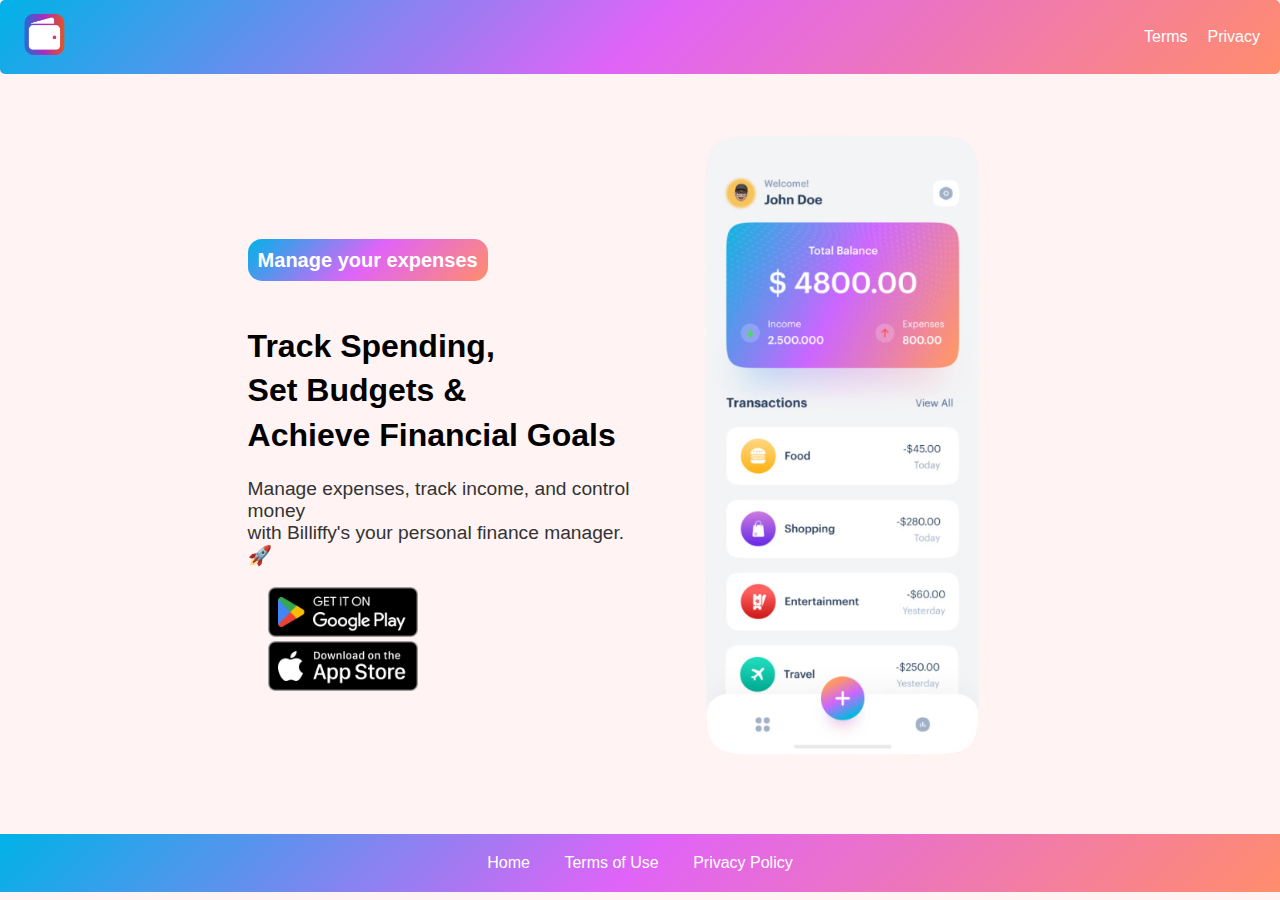
==== index.html @ a60497dd "first commit" ====
<!DOCTYPE html>
<html lang="en">
<head>
    <meta charset="UTF-8">
    <meta name="viewport" content="width=device-width, initial-scale=1.0">
    <title>ExpenseNest</title>
    <link rel="stylesheet" href="style.css">
    <link rel="icon" href="/assets/app_logo.png" type="image/x-icon">

</head>
<body>
    <nav class="navbar-expand">
        <div class="navbar-logo">
            <a href="index.html">
                <img src="/assets/app_logo.png" alt="ExpenseNest Logo">
            </a>
        </div>
        <div class="navbar-links">
            <ul class="navbar-nav">
                <li class="nav-item">
                    <a href="terms.html">Terms</a>
                </li>
                <li class="nav-item">
                    <a href="privacy.html">Privacy</a>
                </li>
            </ul>
        </div>
    </nav>

    <div class="container my-4">
     <div class="row">
        <div class="col-1">
            <div class="main-content">
                <h1>
                  <span class="manage">Manage your expenses</span> <br><br>
                  Track Spending,<br>Set Budgets &amp; <br> Achieve Financial Goals
                </h1>
                <p>Manage expenses, track income, and control money<br>
                  with Billiffy's your personal finance manager. 🚀</p>
                  <div class="download-buttons">
                    <div class="app-download-buttons">
                      <a href="https://play.google.com/store/apps/details?id=com.bersyte.billify" target="_blank">
                        <img src="/assets/google-play-badge.png" alt="Get it on Google Play">
                      </a>
                      <a href="https://apps.apple.com/app/billiffy/id1638395030" target="_blank">
                        <img src="/assets/app-store-badge.png" alt="Download on the App Store">
                      </a>
                    </div>
                  </div>
                  
              </div>
        </div>
        <div class="col-2">
           
                <img src="/assets/app.png" width="320" alt="Billiffy App mockup dark mode" class="mx-auto d-block">
         
        </div>
     </div>
    </div>



    <footer>
        <a class="nav-link" href="index.html">Home</a>
        <a class="nav-link" href="terms">Terms of Use</a>
        <a class="nav-link" href="privacy">Privacy Policy</a>
      
      </footer>

</body>
</html>
---- style.css ----
/* Apply the gradient background to the body */
body {
    margin: 0;
    padding: 0;
    font-family: Arial, sans-serif;
    background-size: cover;
    background-color: #fff3f4f6; /* Background color */
}

/* Navbar styling */
.navbar-expand {
    display: flex;
    align-items: center;
    justify-content: space-between;
    padding: 10px 20px;
    background: linear-gradient(135deg, #00b2e7, #e064f7, #ff8d6c); /* Gradient background */
    border-radius: 5px;
}

/* Manage button styling */
.manage {
    padding: 10px;
    background: linear-gradient(135deg, #00b2e7, #e064f7, #ff8d6c);
    color: #ffffff;
    border-radius: 14px;
    text-align: center;
    font-weight: bold;
}

/* Navbar logo styling */
.navbar-logo img {
    height: 50px;
}

/* Navbar links container */
.navbar-links {
    display: flex;
    align-items: center;
}

/* Navbar list */
.navbar-nav {
    list-style: none;
    margin: 0;
    padding: 0;
    display: flex;
    flex-direction: row;
    gap: 20px;
}

/* Individual nav items */
.nav-item a {
    text-decoration: none;
    color: #ffffff; /* White text for links */
    font-weight: 500;
    font-size: 16px;
    transition: color 0.3s ease;
}

/* General styling for container */
.container.my-4 {
    margin: 20px auto;
    max-width: 1200px;
    display: flex;
    flex-direction: column;
    justify-content: center;
    align-items: center;
}

/* Row styling */
.row {
    display: flex;
    flex-wrap: wrap;
    align-items: center;
    justify-content: space-between;
}

/* Column styling */
.col-1, .col-2 {
    flex: 1;
    padding: 10px;
    text-align: center;
}

/* Main content styling */
.main-content {
    text-align: left;
}

.main-content h1 {
    font: size 15px;
    font-weight: 700;
    margin-bottom: 20px;
    line-height: 1.4;
}

.main-content h1 span {
    font-size: 20px;
    
}

.main-content p {
    font-size: 1.2rem;
    color: #333; /* Dark text for readability */
    margin-bottom: 14px;
}

/* Download buttons container */
.download-buttons {
    margin-top: 20px;
}

.app-download-buttons a {
    display: inline-block;
    margin: 0 10px;
    text-decoration: none;
}

.app-download-buttons img {
    display: inline-block;
    width: 170px; /* Set a fixed width */
    height: 50px; /* Set a fixed height */
    object-fit: contain; /* Ensure the image maintains its aspect ratio */
}

/* App mockup image styling */
.col-2 img {
    max-width: 100%;
    height: auto;
    border-radius: 10px;
}

/* Responsive Design */
@media (max-width: 768px) {
    .row {
        flex-direction: column;
    }

    .col-1, .col-2 {
        flex: none;
        width: 100%;
    }

    .main-content h1 {
        font-size: 2rem;
    }

    .main-content p {
        font-size: 1rem;
    }

   
}
/* Footer Styling */
footer {
    background: linear-gradient(135deg, #00b2e7, #e064f7, #ff8d6c); /* Gradient background */
    color: #fff; /* White text color */
    padding: 20px;
    text-align: center; /* Center text and links */
    font-size: 16px;
}

/* Style for navigation links */
footer .nav-link {
    color: #fff; /* White text color for links */
    text-decoration: none; /* Remove underline */
    margin: 0 15px; /* Add spacing between links */
    font-weight: 500;
    transition: color 0.3s ease;
}

/* Hover effect for links */
footer .nav-link:hover {
    color: #00b2e7; /* Change color on hover */
}

/* Style for social media icon */
footer a i {
    font-size: 20px; /* Size of the Twitter icon */
    color: #fff; /* White icon color */
    margin-left: 10px; /* Space between the icon and text */
    transition: color 0.3s ease;
}

/* Hover effect for social media icon */
footer a i:hover {
    color: #00b2e7; /* Change icon color on hover */
}

/* Responsive design for footer */
@media (max-width: 768px) {
    footer {
        font-size: 14px; /* Adjust font size for smaller screens */
    }

    footer .nav-link {
        display: block; /* Stack the links vertically */
        margin-bottom: 10px; /* Add space between links */
    }

    footer a i {
        font-size: 24px; /* Adjust icon size for smaller screens */
    }
}
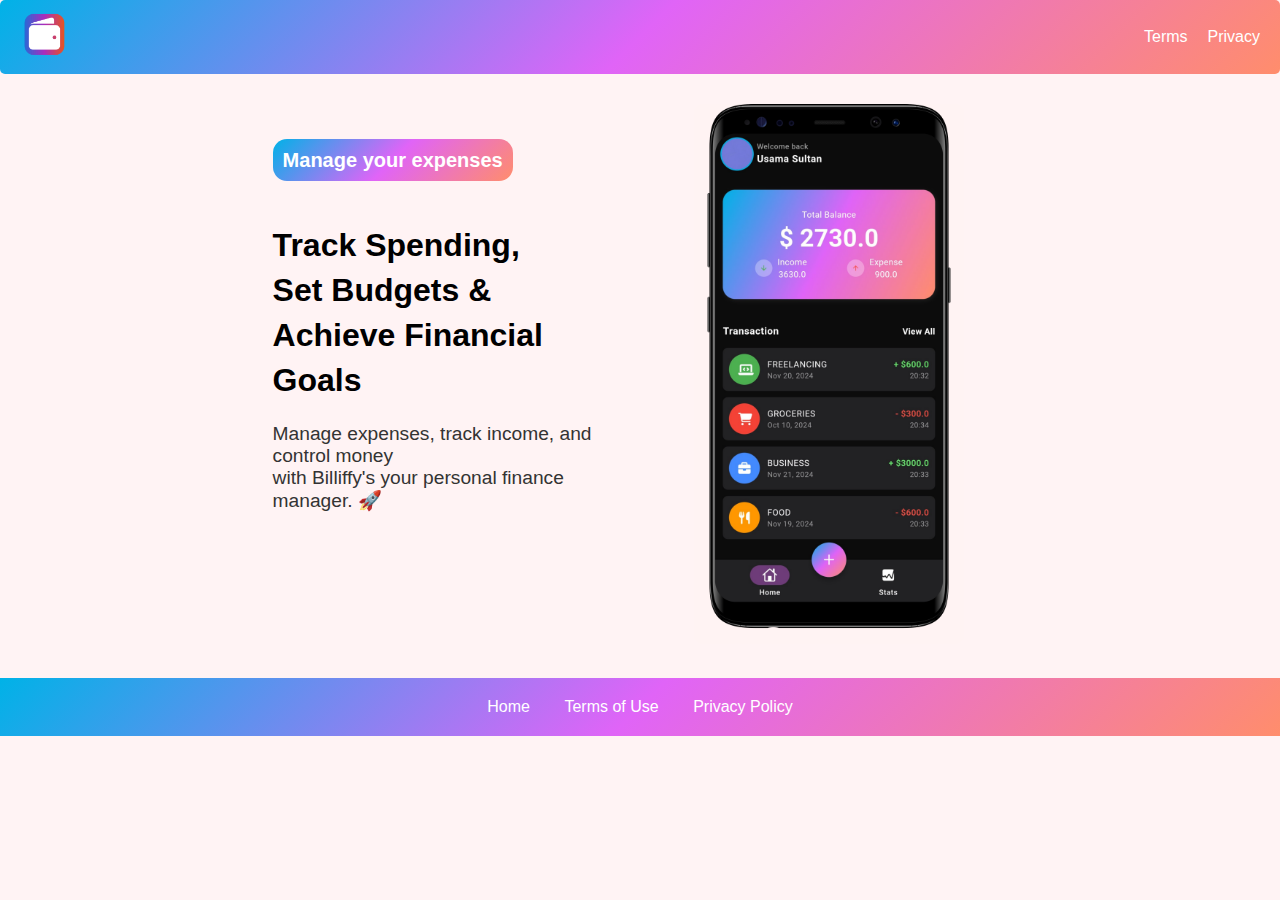
==== commit 9d751812: "first commit" ====
--- a/index.html
+++ b/index.html
@@ -52,7 +52,7 @@
         </div>
         <div class="col-2">
            
-                <img src="/assets/app.png" width="320" alt="Billiffy App mockup dark mode" class="mx-auto d-block">
+                <img src="/assets/screenshot.png" width="270" alt="Billiffy App mockup dark mode" class="mx-auto d-block">
          
         </div>
      </div>
--- a/style.css
+++ b/style.css
@@ -120,6 +120,8 @@
     display: inline-block;
     width: 170px; /* Set a fixed width */
     height: 50px; /* Set a fixed height */
+    opacity: 0;
+
     object-fit: contain; /* Ensure the image maintains its aspect ratio */
 }
 
@@ -128,6 +130,8 @@
     max-width: 100%;
     height: auto;
     border-radius: 10px;
+    animation: fadeIn 2s ease forwards;
+
 }
 
 /* Responsive Design */
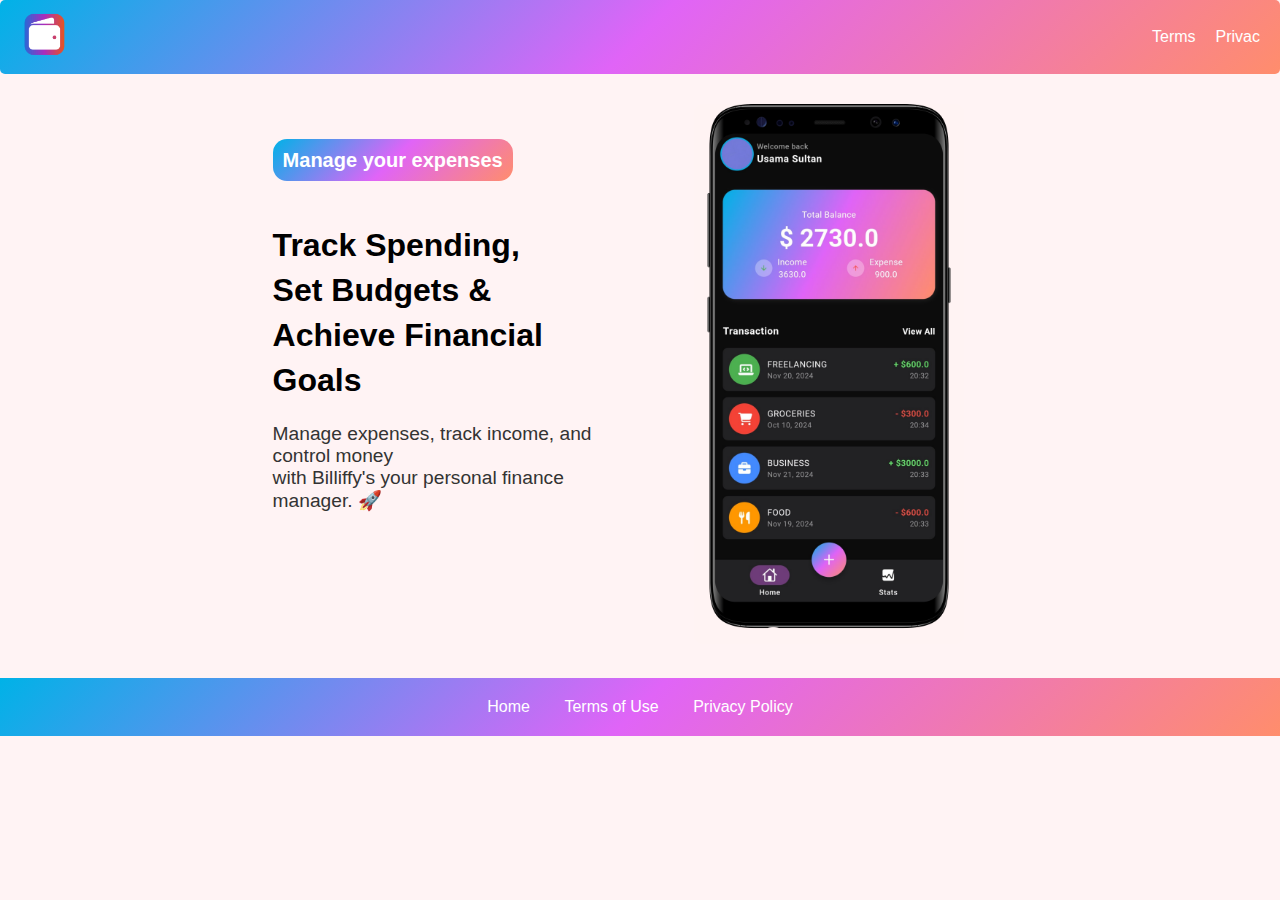
==== commit 448f46bf: "SD" ====
--- a/index.html
+++ b/index.html
@@ -21,7 +21,7 @@
                     <a href="terms.html">Terms</a>
                 </li>
                 <li class="nav-item">
-                    <a href="privacy.html">Privacy</a>
+                    <a href="privacy.html">Privac</a>
                 </li>
             </ul>
         </div>
@@ -52,7 +52,7 @@
         </div>
         <div class="col-2">
            
-                <img src="/assets/screenshot.png" width="270" alt="Billiffy App mockup dark mode" class="mx-auto d-block">
+                <img src="/assets/screenshot.png" width="270" alt="ExpenseNest mockup dark mode" class="mx-auto d-block">
          
         </div>
      </div>
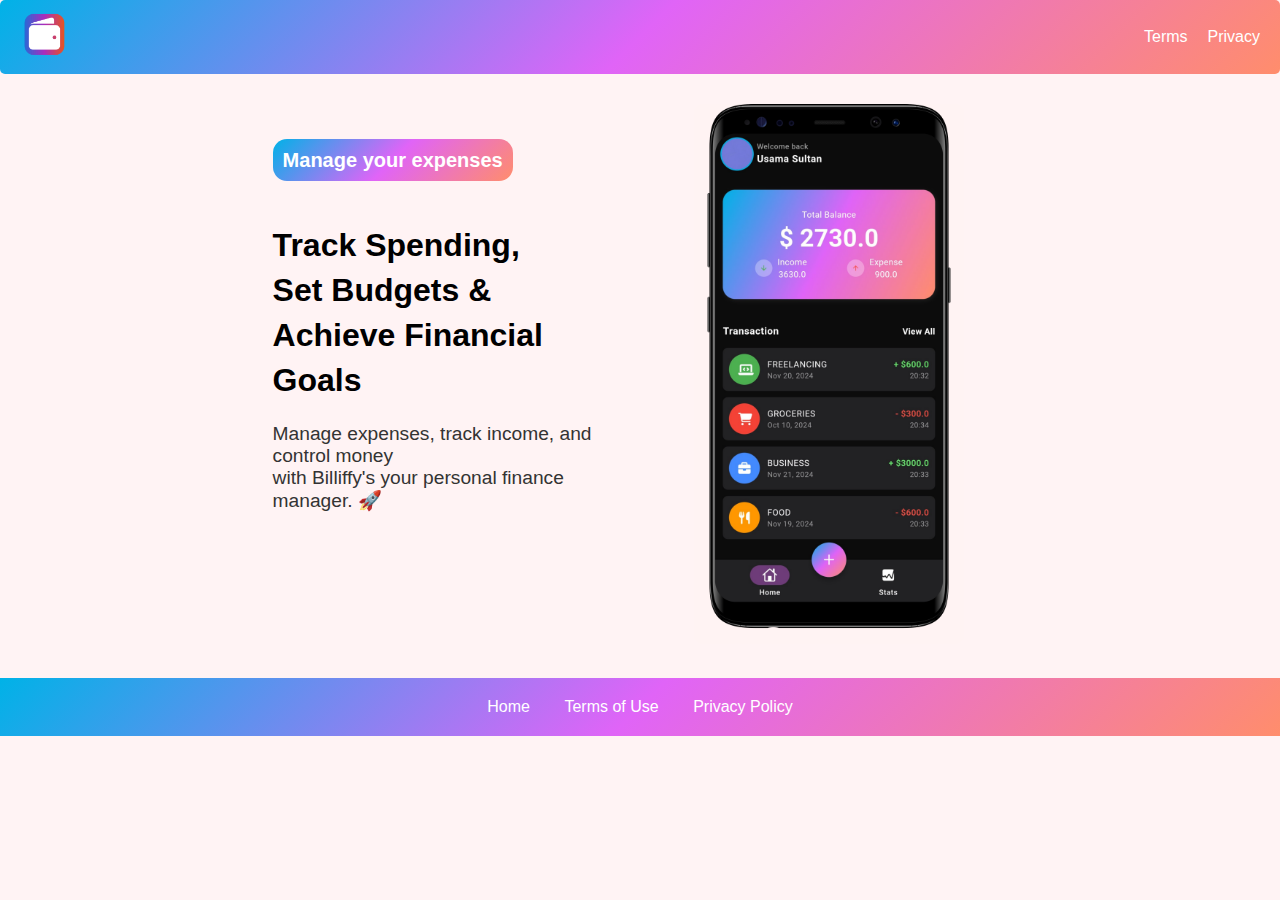
==== commit 9a5dda01: "correct spelling" ====
--- a/index.html
+++ b/index.html
@@ -21,7 +21,7 @@
                     <a href="terms.html">Terms</a>
                 </li>
                 <li class="nav-item">
-                    <a href="privacy.html">Privac</a>
+                    <a href="privacy.html">Privacy</a>
                 </li>
             </ul>
         </div>
